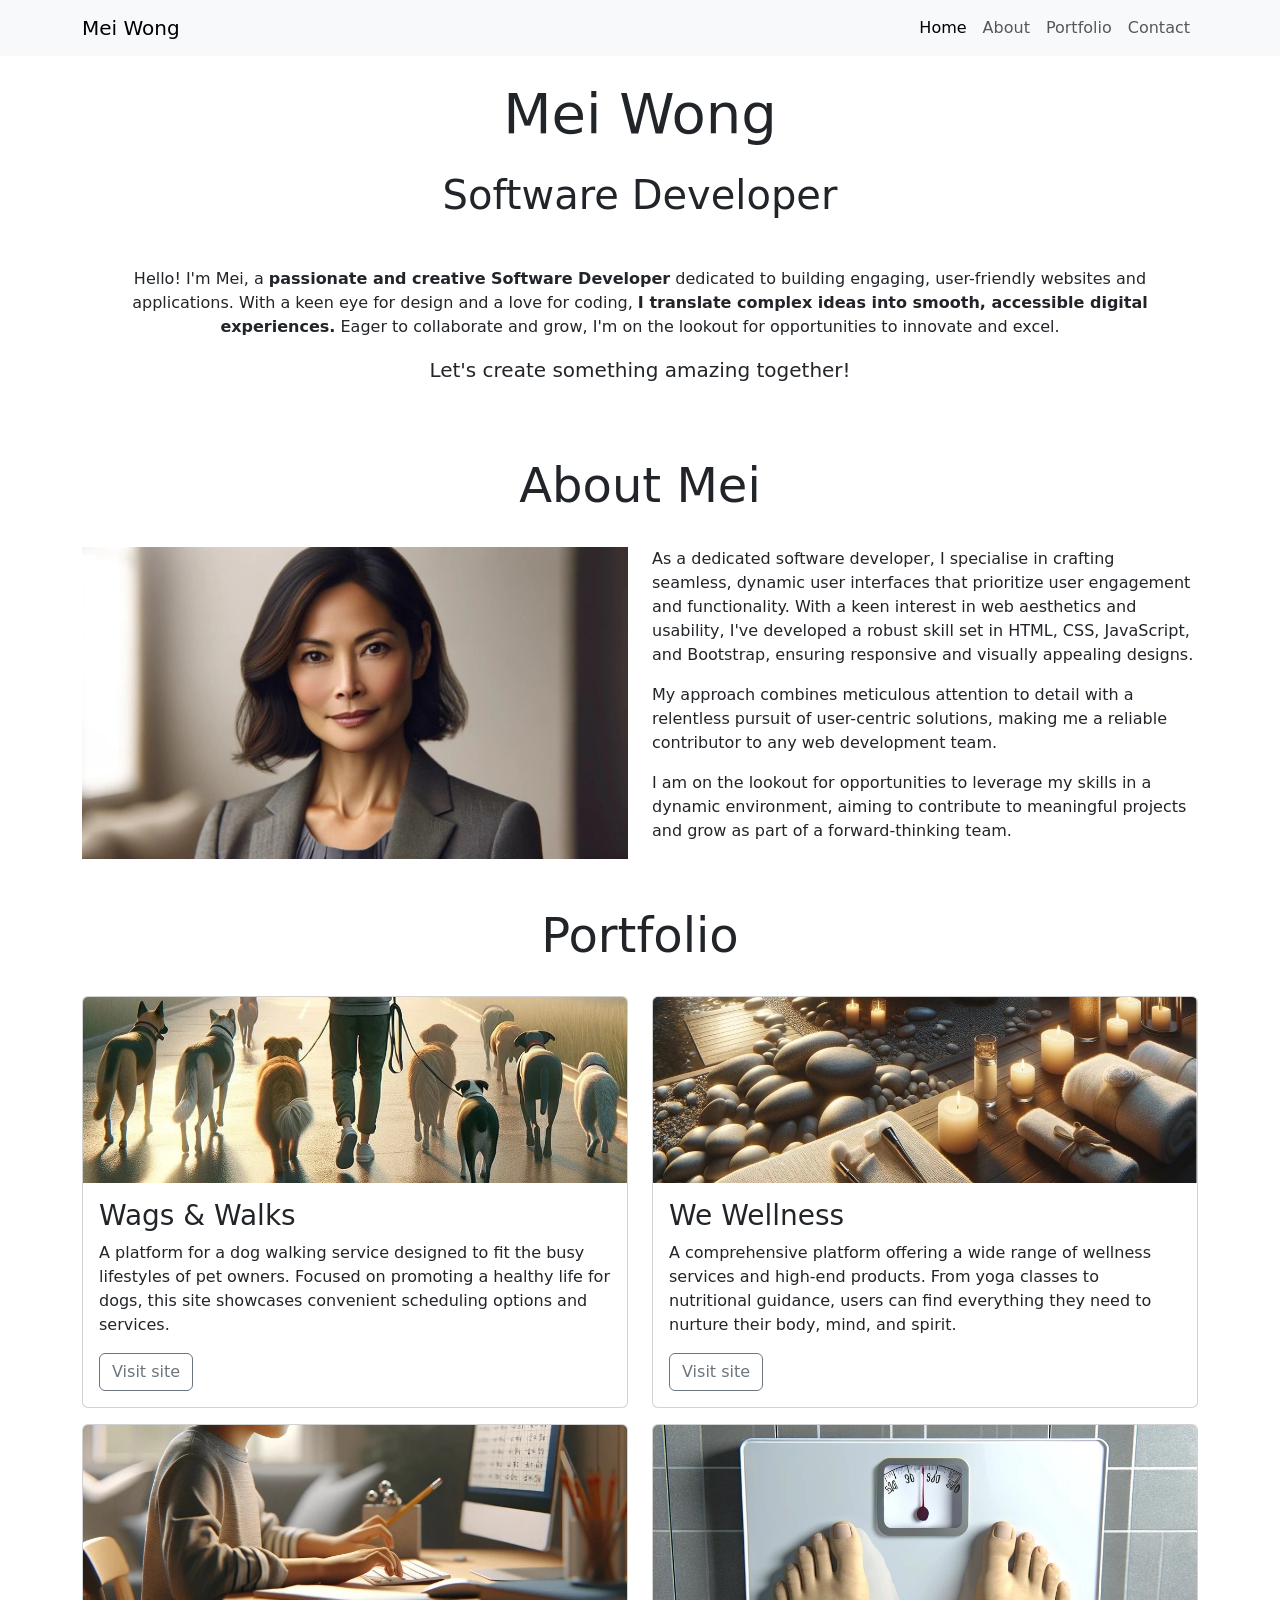
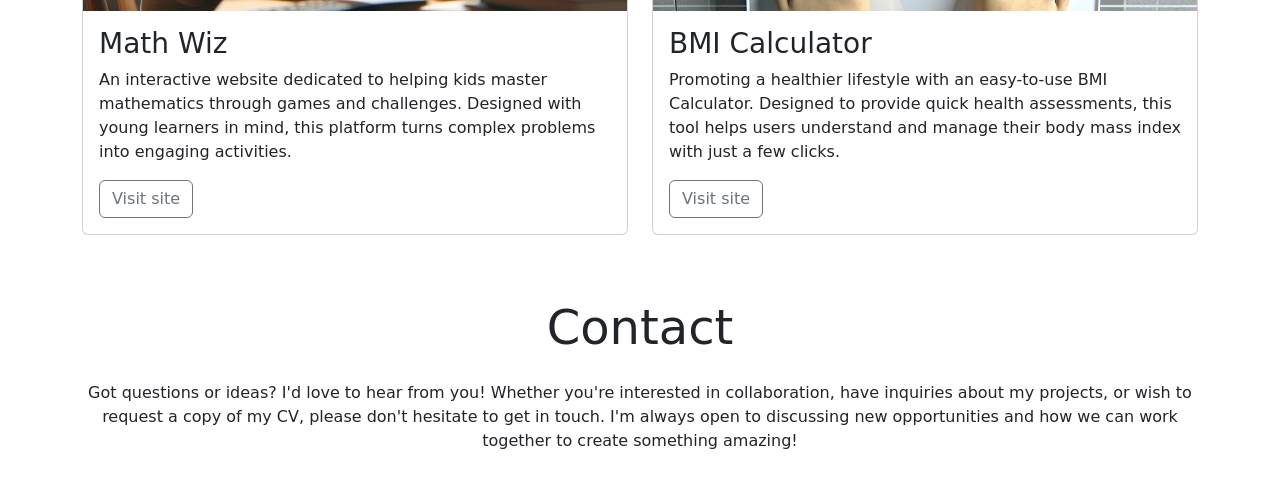
==== dev-portfolio-main/01.04-putting-it-together/01.04.02a-starter-code/index.html @ 4f97c679 "Add Contact Form" ====
<!DOCTYPE html>
<html lang="en">

<head>
    <meta charset="UTF-8">
    <meta name="viewport" content="width=device-width, initial-scale=1.0">
    <title>Mei Wong | Software Developer</title>
    <!-- Bootstrap CSS Link -->
    <link href="https://cdn.jsdelivr.net/npm/bootstrap@5.3.3/dist/css/bootstrap.min.css" rel="stylesheet"
        integrity="sha384-QWTKZyjpPEjISv5WaRU9OFeRpok6YctnYmDr5pNlyT2bRjXh0JMhjY6hW+ALEwIH" crossorigin="anonymous">
</head>

<body>
    <nav class="navbar navbar-expand-sm bg-body-tertiary">
        <div class="container">
            <a class="navbar-brand" href="index.html">Mei Wong</a>
            <button class="navbar-toggler" type="button" data-bs-toggle="collapse"
                data-bs-target="#navbarSupportedContent" aria-controls="navbarSupportedContent" aria-expanded="false"
                aria-label="Toggle navigation">
                <span class="navbar-toggler-icon"></span>
            </button>
            <div class="collapse navbar-collapse" id="navbarSupportedContent">
                <ul class="navbar-nav ms-auto">
                    <li class="nav-item">
                        <a class="nav-link active" aria-current="page" href="index.html">Home</a>
                    </li>
                    <li class="nav-item">
                        <a class="nav-link" href="#about">About</a>
                    </li>
                    <li class="nav-item">
                        <a class="nav-link" href="#portfolio">Portfolio</a>
                    </li>
                    <li class="nav-item">
                        <a class="nav-link" href="#contact">Contact</a>
                    </li>
                </ul>
            </div>
        </div>
    </nav>

    <!-- header -->
    <header id="hero" class="container">
        <!-- section with hero image -->
        <section class="row">
            <!-- text-center class used to centre all text inside column -->
            <div class="col-12 text-center">
                <h1 class="display-4 my-4">Mei Wong</h1>
                <!-- mb-5 gives extra margin spacing under subheading -->
                <h2 class="display-6 mb-5">Software Developer</h2>
                <p>
                    Hello! I'm Mei, a
                    <strong>passionate and creative Software Developer</strong>
                    dedicated to building engaging, user-friendly websites and
                    applications. With a keen eye for design and a love for coding,
                    <strong>I translate complex ideas into smooth, accessible digital
                        experiences.</strong>
                    Eager to collaborate and grow, I'm on the lookout for opportunities
                    to innovate and excel.
                </p>
                <!-- mb-5 gives extra margin spacing under lead text -->
                <p class="lead mb-5">Let's create something amazing together!</p>
            </div>
        </section>
    </header>

    <!-- main content -->
    <main>
        <!-- About section links to #about href in navbar -->
        <section id="about" class="container">
            <div class="row">
                <!-- my-4 used to add top and bottom margin to heading -->
                <div class="col-12 text-center my-4">
                    <h2 class="display-5">About Mei</h2>
                </div>
                <!-- mb-4 used to add margin under image -->
                <div class="col-12 col-md-6 mb-4">
                    <!-- img-fluid class makes the image responsive to its container -->
                    <img src="assets/images/mei-wong.webp" class="img-fluid" alt="Mei Wong">
                </div>
                <!-- mb-4 used to add margin under text -->
                <div class="col-12 col-md-6 mb-4">
                    <p>
                        As a dedicated software developer, I specialise in crafting
                        seamless, dynamic user interfaces that prioritize user engagement
                        and functionality. With a keen interest in web aesthetics and
                        usability, I've developed a robust skill set in HTML, CSS,
                        JavaScript, and Bootstrap, ensuring responsive and visually
                        appealing designs.
                    </p>
                    <p>
                        My approach combines meticulous attention to detail with a
                        relentless pursuit of user-centric solutions, making me a reliable
                        contributor to any web development team.
                    </p>
                    <p>
                        I am on the lookout for opportunities to leverage my skills in a
                        dynamic environment, aiming to contribute to meaningful projects
                        and grow as part of a forward-thinking team.
                    </p>
                </div>
            </div>
        </section>
        <!-- portfolio section starts here -->
        <section id="portfolio" class="container pb-4">
            <div class="row">
                <!-- my-4 used to add top and bottom margin to heading -->
                <div class="col-12 text-center my-4">
                    <h2 class="display-5">Portfolio</h2>
                </div>
                <!-- cols for cards -->
                <div class="col-12 col-md-6">
                    <div class="card mb-3">
                        <img src="assets/images/wags-and-walks.webp" class="card-img-top"
                            alt="A man walking several dogs early in the morning">
                        <div class="card-body">
                            <h3 class="card-title">Wags & Walks</h3>
                            <p class="card-text">A platform for a dog walking service designed to fit the busy
                                lifestyles of pet
                                owners. Focused on promoting a healthy life for dogs, this site showcases convenient
                                scheduling
                                options
                                and services.</p>
                            <a href="#" class="btn btn-outline-secondary">Visit site</a>
                        </div>
                    </div>
                </div>
                <div class="col-12 col-md-6">
                    <div class="card mb-3">
                        <img src="assets/images/we-wellness.webp" class="card-img-top"
                            alt="A spa with candles towels and natural material">
                        <div class="card-body">
                            <h3 class="card-title">We Wellness</h3>
                            <p class="card-text">A comprehensive platform offering a wide range of wellness services and
                                high-end
                                products. From yoga classes to nutritional guidance, users can find everything they need
                                to
                                nurture
                                their body, mind, and spirit.</p>
                            <a href="#" class="btn btn-outline-secondary">Visit site</a>
                        </div>
                    </div>
                </div>
                <div class="col-12 col-md-6">
                    <div class="card mb-3">
                        <img src="assets/images/math-wiz.webp" class="card-img-top"
                            alt="A child practicing math at a computer">
                        <div class="card-body">
                            <h3 class="card-title">Math Wiz</h3>
                            <p class="card-text">An interactive website dedicated to helping kids master mathematics
                                through
                                games and
                                challenges. Designed with young learners in mind, this platform turns complex problems
                                into
                                engaging
                                activities. </p>
                            <a href="#" class="btn btn-outline-secondary">Visit site</a>
                        </div>
                    </div>
                </div>
                <div class="col-12 col-md-6">
                    <div class="card mb-3">
                        <img src="assets/images/bmi-calculator.webp" class="card-img-top"
                            alt="Weighing scales seen from the first person view of the person standing on the scales">
                        <div class="card-body">
                            <h3 class="card-title">BMI Calculator</h3>
                            <p class="card-text">Promoting a healthier lifestyle with an easy-to-use BMI Calculator.
                                Designed to
                                provide quick health assessments, this tool helps users understand and manage their body
                                mass
                                index with
                                just a few clicks.</p>
                            <a href="#" class="btn btn-outline-secondary">Visit site</a>
                        </div>
                    </div>
                </div>
            </div>
        </section>
    </main>
    <!-- Contact section -->
    <footer id="contact" class="container">
        <div class="row justify-content-center">
            <div class="col-12 text-center my-4">
                <h2 class="display-5">Contact</h2>
                <p class="mt-4">Got questions or ideas? I'd love to hear from you! Whether you're
                    interested in collaboration, have inquiries about my projects, or
                    wish to request a copy of my CV, please don't hesitate to get in
                    touch. I'm always open to discussing new opportunities and how we
                    can work together to create something amazing!</p>
            </div>
            <div class="col-12 col-md-10 col-lg-8">
                <!-- Add your form here -->

            </div>
        </div>
    </footer>
    <!-- Bootstrap JS Script-->
    <script src="https://cdn.jsdelivr.net/npm/bootstrap@5.3.3/dist/js/bootstrap.bundle.min.js"
        integrity="sha384-YvpcrYf0tY3lHB60NNkmXc5s9fDVZLESaAA55NDzOxhy9GkcIdslK1eN7N6jIeHz"
        crossorigin="anonymous"></script>
</body>

</html>
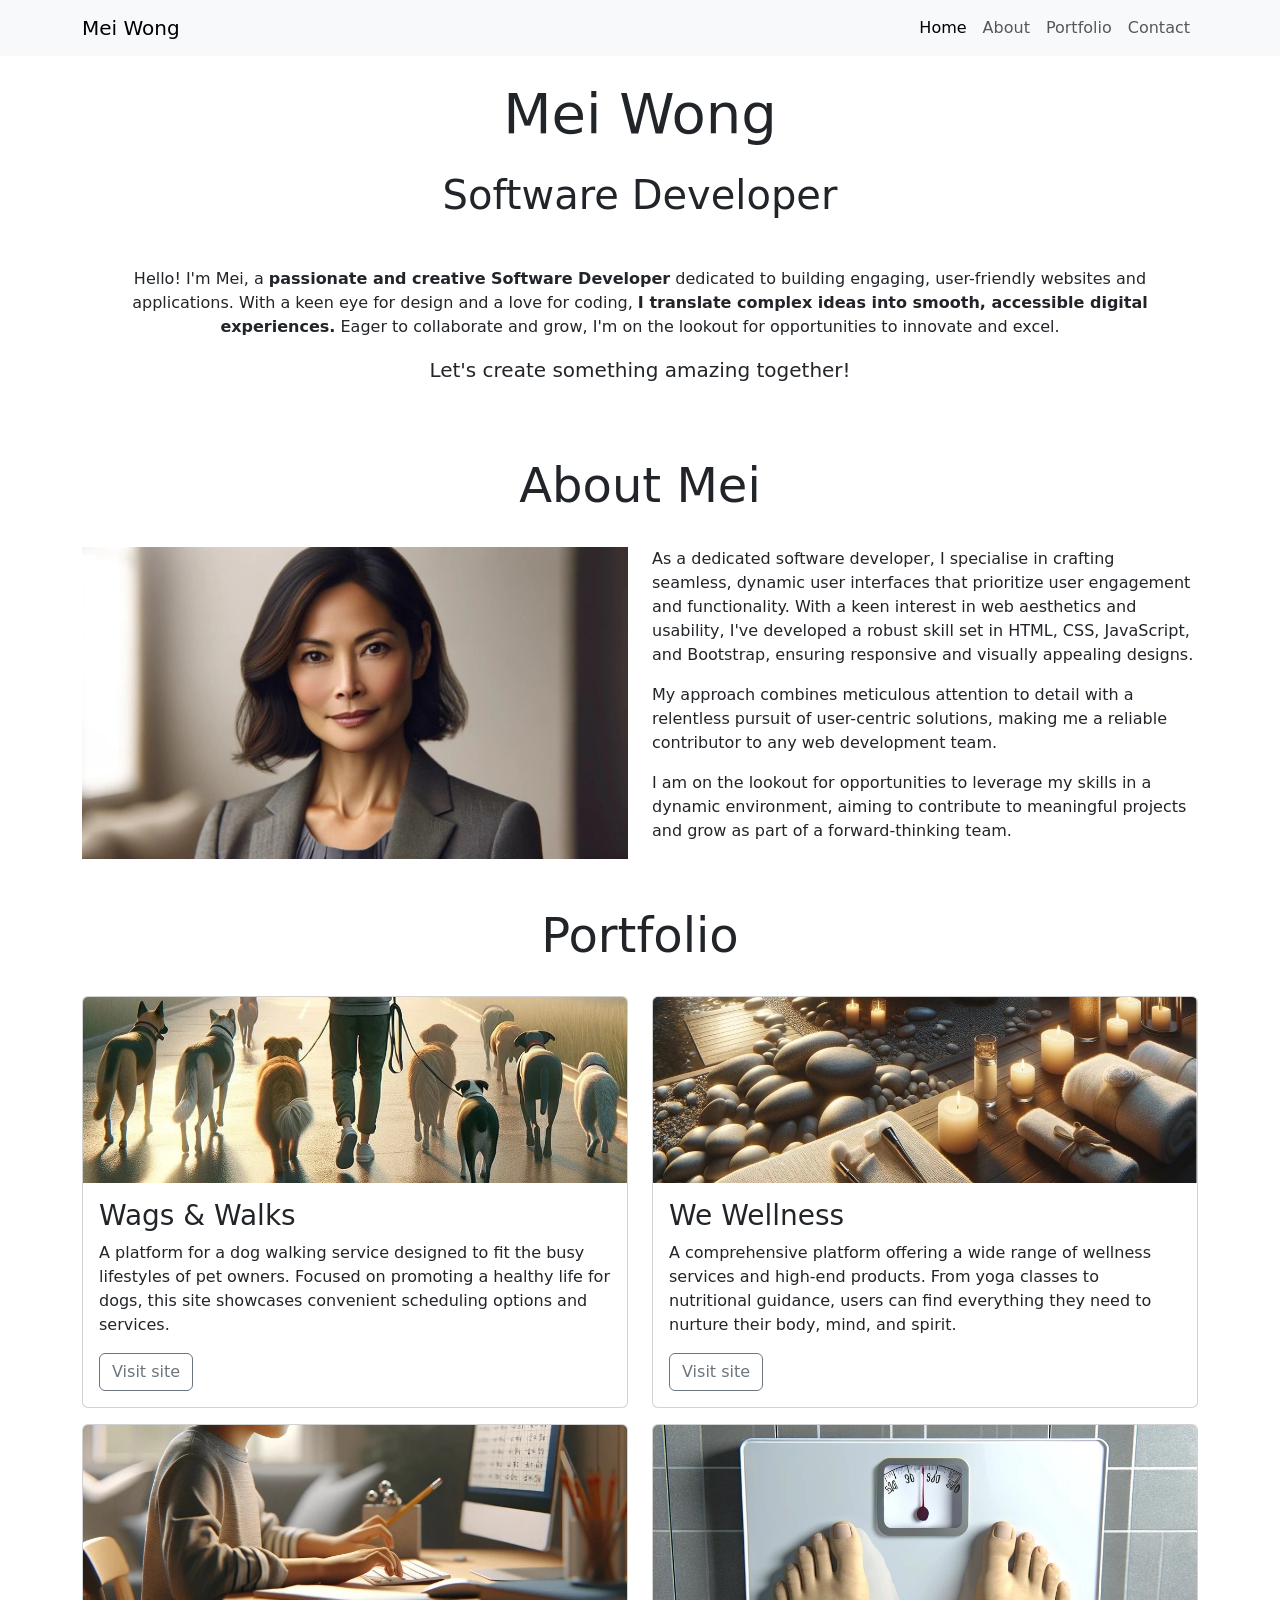
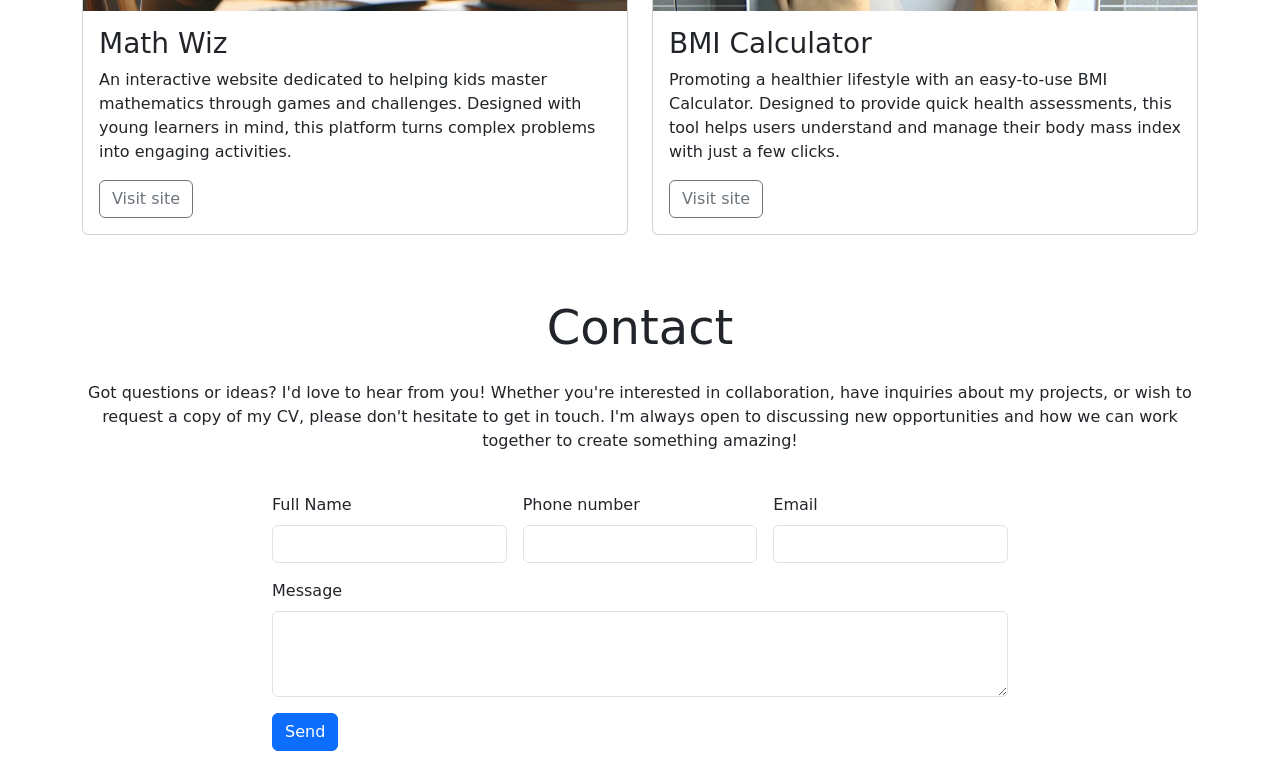
==== commit 8aae90d9: "Contact Form debug & adjustments" ====
--- a/dev-portfolio-main/01.04-putting-it-together/01.04.02a-starter-code/index.html
+++ b/dev-portfolio-main/01.04-putting-it-together/01.04.02a-starter-code/index.html
@@ -187,12 +187,33 @@
                     touch. I'm always open to discussing new opportunities and how we
                     can work together to create something amazing!</p>
             </div>
-            <div class="col-12 col-md-10 col-lg-8">
+            <div class="col-12 col-md-10 col-lg-8 mb-4">
                 <!-- Add your form here -->
-
+                <form class="row g-3">
+                    <div class="col-lg-4">
+                        <label for="full-name" class="form-label">Full Name</label>
+                        <input type="text" class="form-control" id="full-name">
+                    </div>
+                    <div class="col-lg-4">
+                        <label for="phonenumber" class="form-label">Phone number</label>
+                        <input type="number" class="form-control" id="phonenumber">
+                    </div>
+                    <div class="col-lg-4">
+                        <label for="email" class="form-label">Email</label>
+                        <input type="email" class="form-control" id="email">
+                    </div>
+                    <div class="col-12">
+                        <label for="message" class="form-label">Message</label>
+                        <textarea class="form-control" id="message" rows="3"></textarea>
+                    </div>
+                    <div class="col-12">
+                        <button type="submit" class="btn btn-primary">Send</button>
+                    </div>
+                </form>
             </div>
         </div>
     </footer>
+
     <!-- Bootstrap JS Script-->
     <script src="https://cdn.jsdelivr.net/npm/bootstrap@5.3.3/dist/js/bootstrap.bundle.min.js"
         integrity="sha384-YvpcrYf0tY3lHB60NNkmXc5s9fDVZLESaAA55NDzOxhy9GkcIdslK1eN7N6jIeHz"
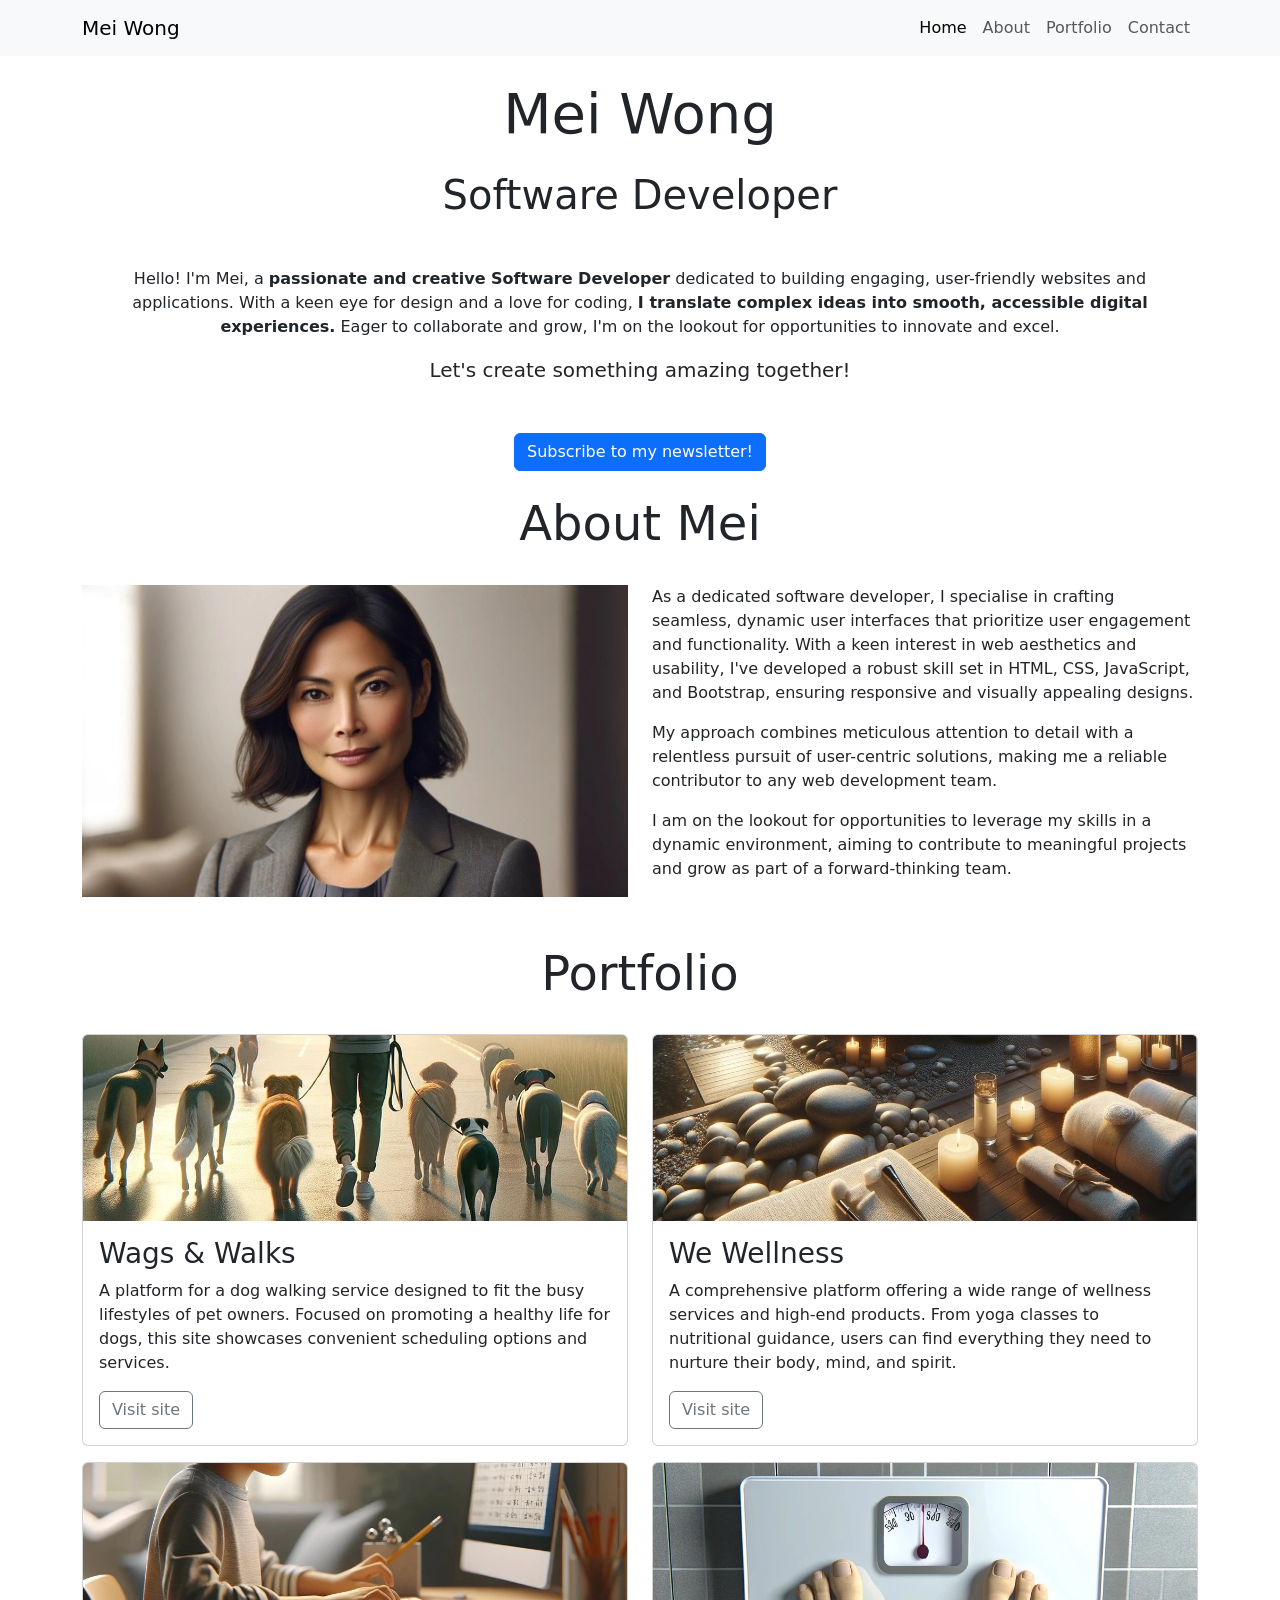
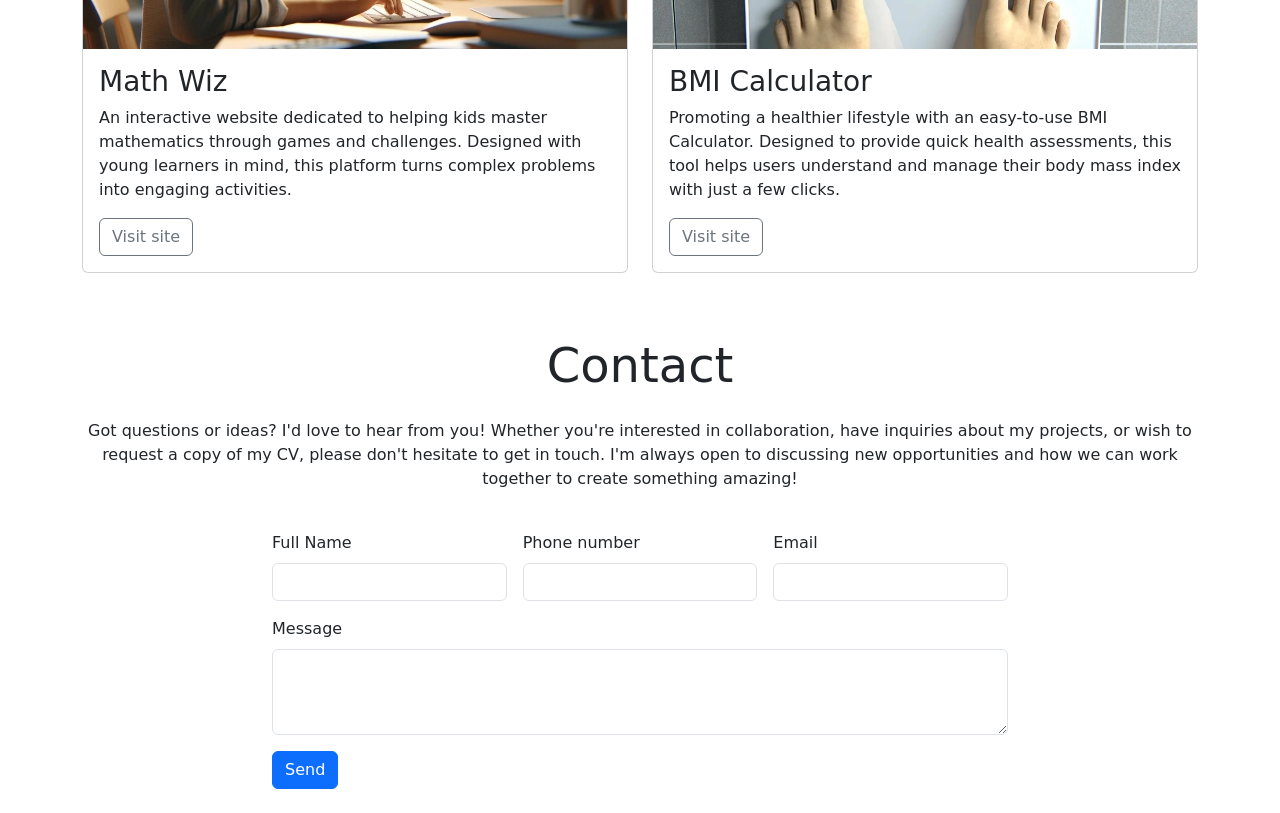
==== commit 459f40b2: "button trigger modal added" ====
--- a/dev-portfolio-main/01.04-putting-it-together/01.04.02a-starter-code/index.html
+++ b/dev-portfolio-main/01.04-putting-it-together/01.04.02a-starter-code/index.html
@@ -59,6 +59,10 @@
                 </p>
                 <!-- mb-5 gives extra margin spacing under lead text -->
                 <p class="lead mb-5">Let's create something amazing together!</p>
+                <!-- Button trigger modal -->
+                <button type="button" class="btn btn-primary" data-bs-toggle="modal" data-bs-target="#exampleModal">
+                    Subscribe to my newsletter!
+                </button>
             </div>
         </section>
     </header>
@@ -214,6 +218,40 @@
         </div>
     </footer>
 
+    <!-- Bootstrap modal -->
+    <!-- Modal -->
+    <div class="modal fade" id="exampleModal" tabindex="-1" aria-labelledby="exampleModalLabel" aria-hidden="true">
+        <div class="modal-dialog modal-lg">
+            <div class="modal-content">
+                <div class="modal-header">
+                    <h1 class="modal-title fs-5" id="exampleModalLabel">Subscribe</h1>
+                    <button type="button" class="btn-close" data-bs-dismiss="modal" aria-label="Close"></button>
+                </div>
+                <div class="modal-body">
+                    <p>
+                        Join my newsletter for the latest updates on my projects,
+                        coding tips, and industry insights delivered straight to your
+                        inbox.
+                    </p>
+                    <form class="row g-3">
+                        <div class="col-lg-6">
+                            <label for="inputName" class="form-label">Name</label>
+                            <input type="text" class="form-control" id="inputName">
+                        </div>
+                        <div class="col-lg-6">
+                            <label for="inputEmail" class="form-label">Email</label>
+                            <input type="email" class="form-control" id="inputEmail">
+                        </div>
+                        <div class="col-12 mb-4">
+                            <button type="submit" class="btn btn-primary">
+                                Sign up!
+                            </button>
+                        </div>
+                    </form>
+                </div>
+            </div>
+        </div>
+    </div>
     <!-- Bootstrap JS Script-->
     <script src="https://cdn.jsdelivr.net/npm/bootstrap@5.3.3/dist/js/bootstrap.bundle.min.js"
         integrity="sha384-YvpcrYf0tY3lHB60NNkmXc5s9fDVZLESaAA55NDzOxhy9GkcIdslK1eN7N6jIeHz"
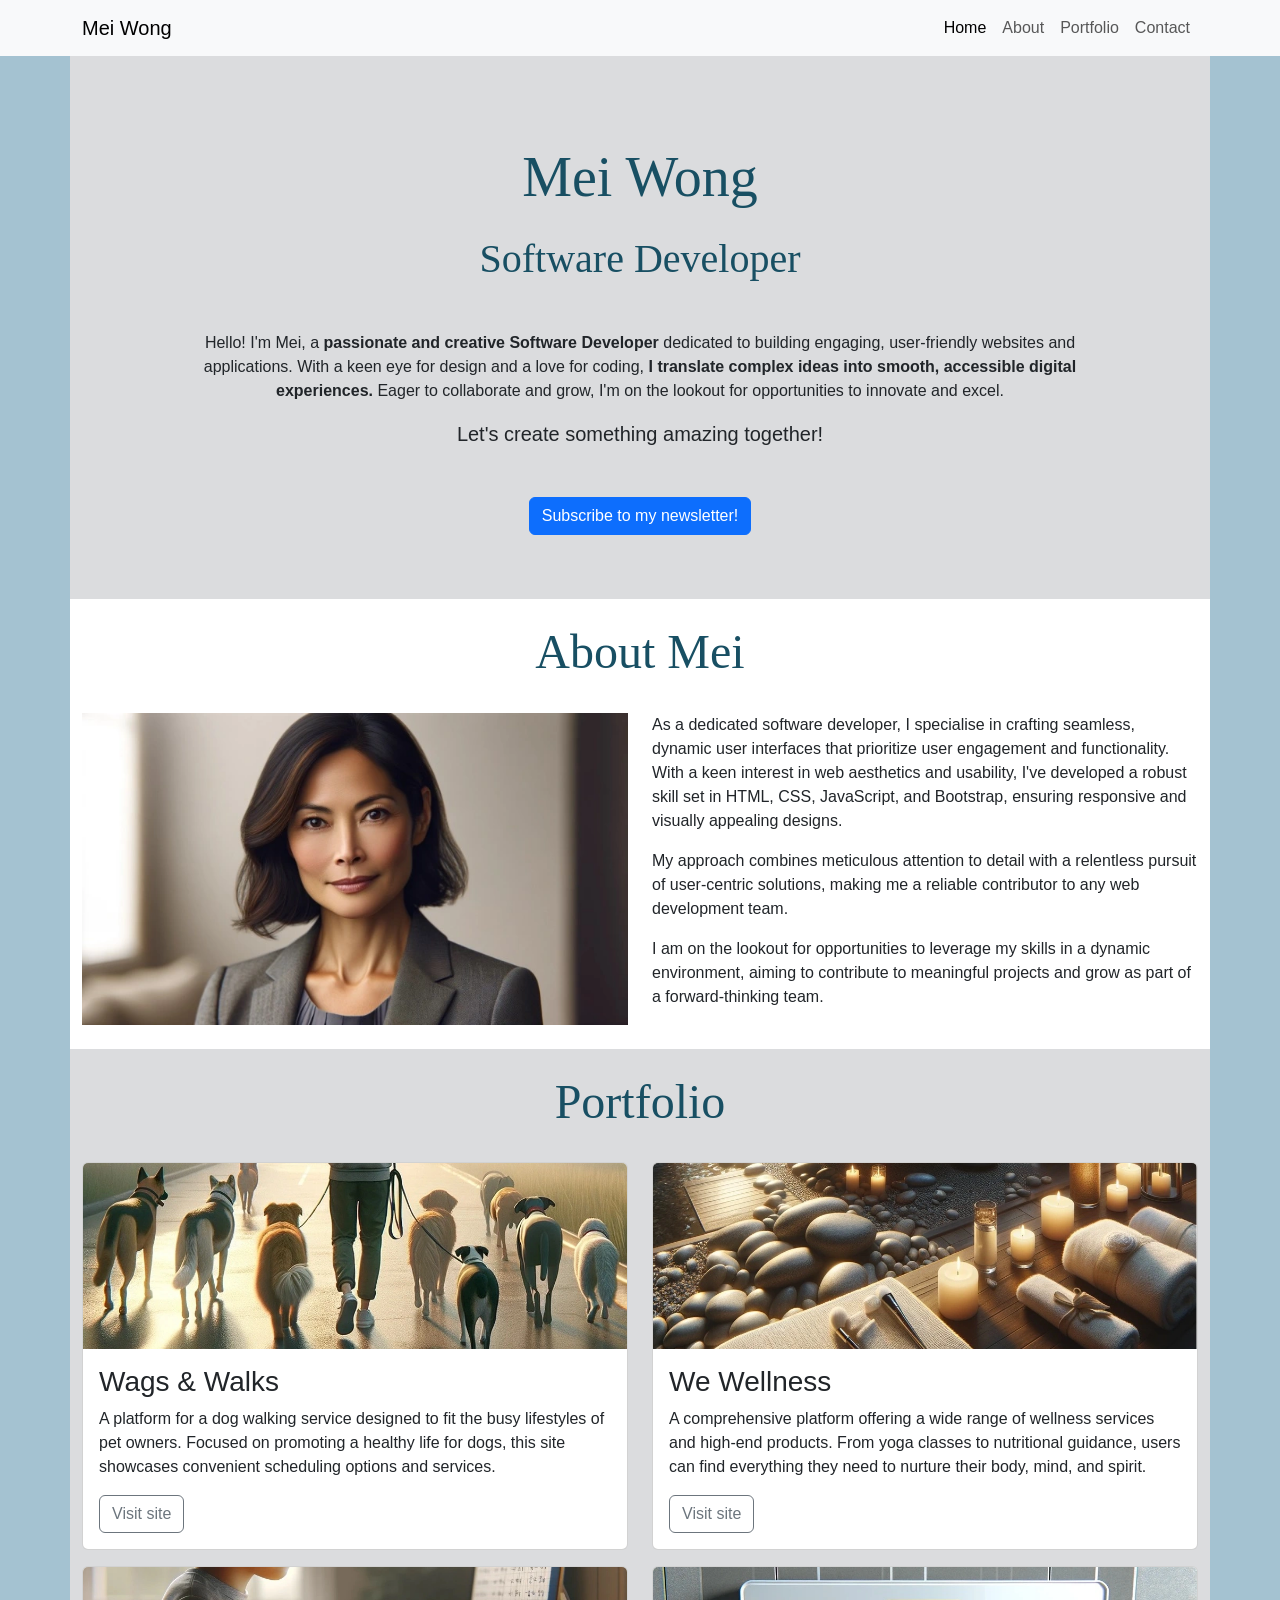
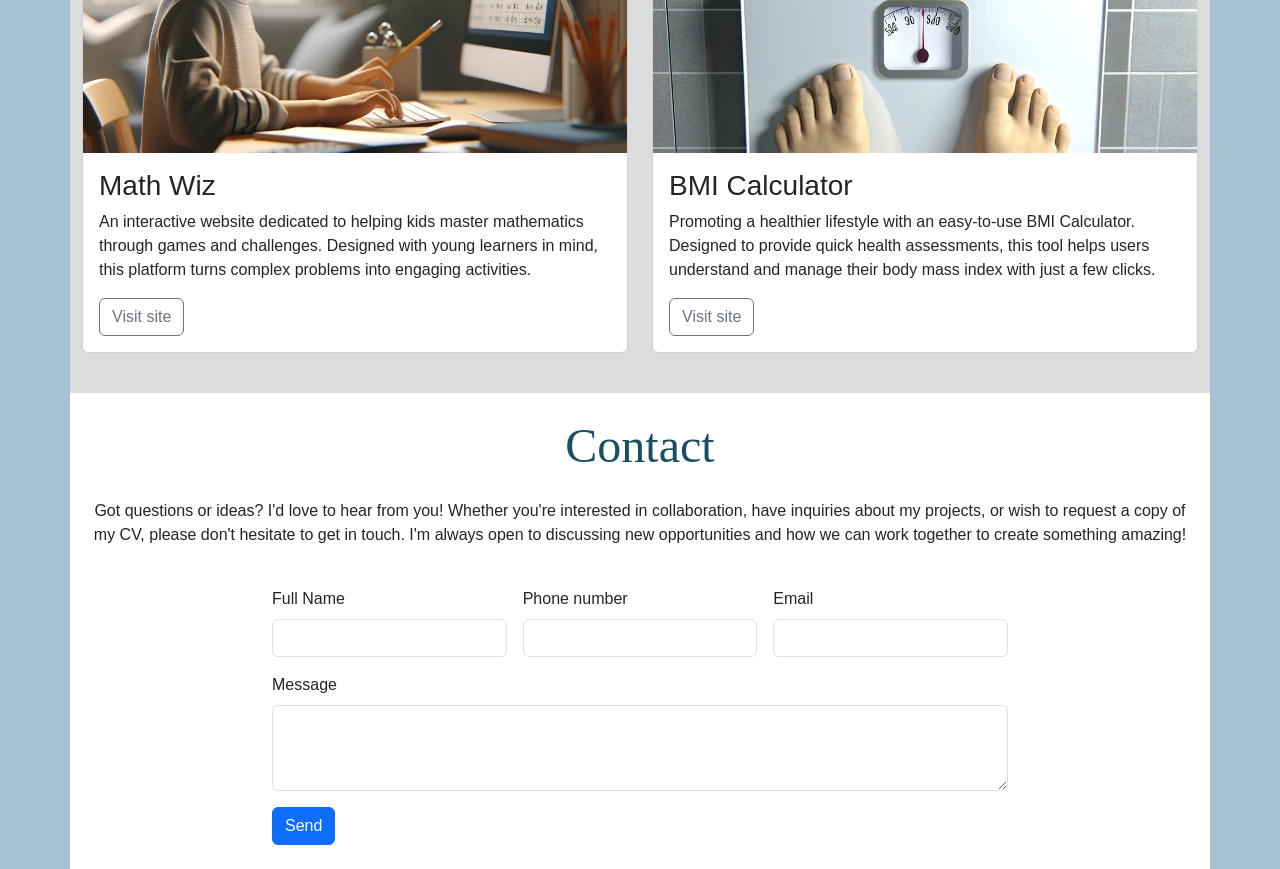
==== commit 18b1f45a: "Custom CSS stylesheet" ====
--- a/dev-portfolio-main/01.04-putting-it-together/01.04.02a-starter-code/index.html
+++ b/dev-portfolio-main/01.04-putting-it-together/01.04.02a-starter-code/index.html
@@ -8,6 +8,8 @@
     <!-- Bootstrap CSS Link -->
     <link href="https://cdn.jsdelivr.net/npm/bootstrap@5.3.3/dist/css/bootstrap.min.css" rel="stylesheet"
         integrity="sha384-QWTKZyjpPEjISv5WaRU9OFeRpok6YctnYmDr5pNlyT2bRjXh0JMhjY6hW+ALEwIH" crossorigin="anonymous">
+    <!-- Custom CSS stylesheet -->
+    <link rel="stylesheet" href="assets/css/style.css">
 </head>
 
 <body>
--- a/dev-portfolio-main/01.04-putting-it-together/01.04.02a-starter-code/assets/css/style.css
+++ b/dev-portfolio-main/01.04-putting-it-together/01.04.02a-starter-code/assets/css/style.css
@@ -0,0 +1,54 @@
+/*  
+    #a4c2d1; egg blue
+    #dbdcde; light grey
+    #1f7798; mid-blue
+    #184f63; dark-blue
+*/
+
+/* global styles */
+
+@import url('https://fonts.googleapis.com/css2?family=DM+Serif+Display:ital@0;1&family=Poppins&display=swap');
+
+body {
+    font-family: "Poppins", sans-serif;
+    background-color: #a4c2d1;
+    /* egg blue */
+}
+
+h1,
+h2 {
+    font-family: "DM Serif Display", serif;
+    color: #184f63;
+    /* dark-blue */
+}
+
+/* About section */
+
+#about {
+    background-color: white;
+}
+
+/* Portfolio */
+
+#portfolio {
+    background-color: #dbdcde;
+    /* light grey */
+}
+
+/* Contact section */
+
+#contact {
+    background-color: white;
+}
+
+/* Header */
+
+#hero {
+    background-color: #dbdcde;
+    /* light grey */
+    background-image: url("assets/images/hero-bg.jpg");
+    background-size: cover;
+    background-position: 50% 70%;
+    min-height: 500px;
+    padding: 5% 7%;
+}
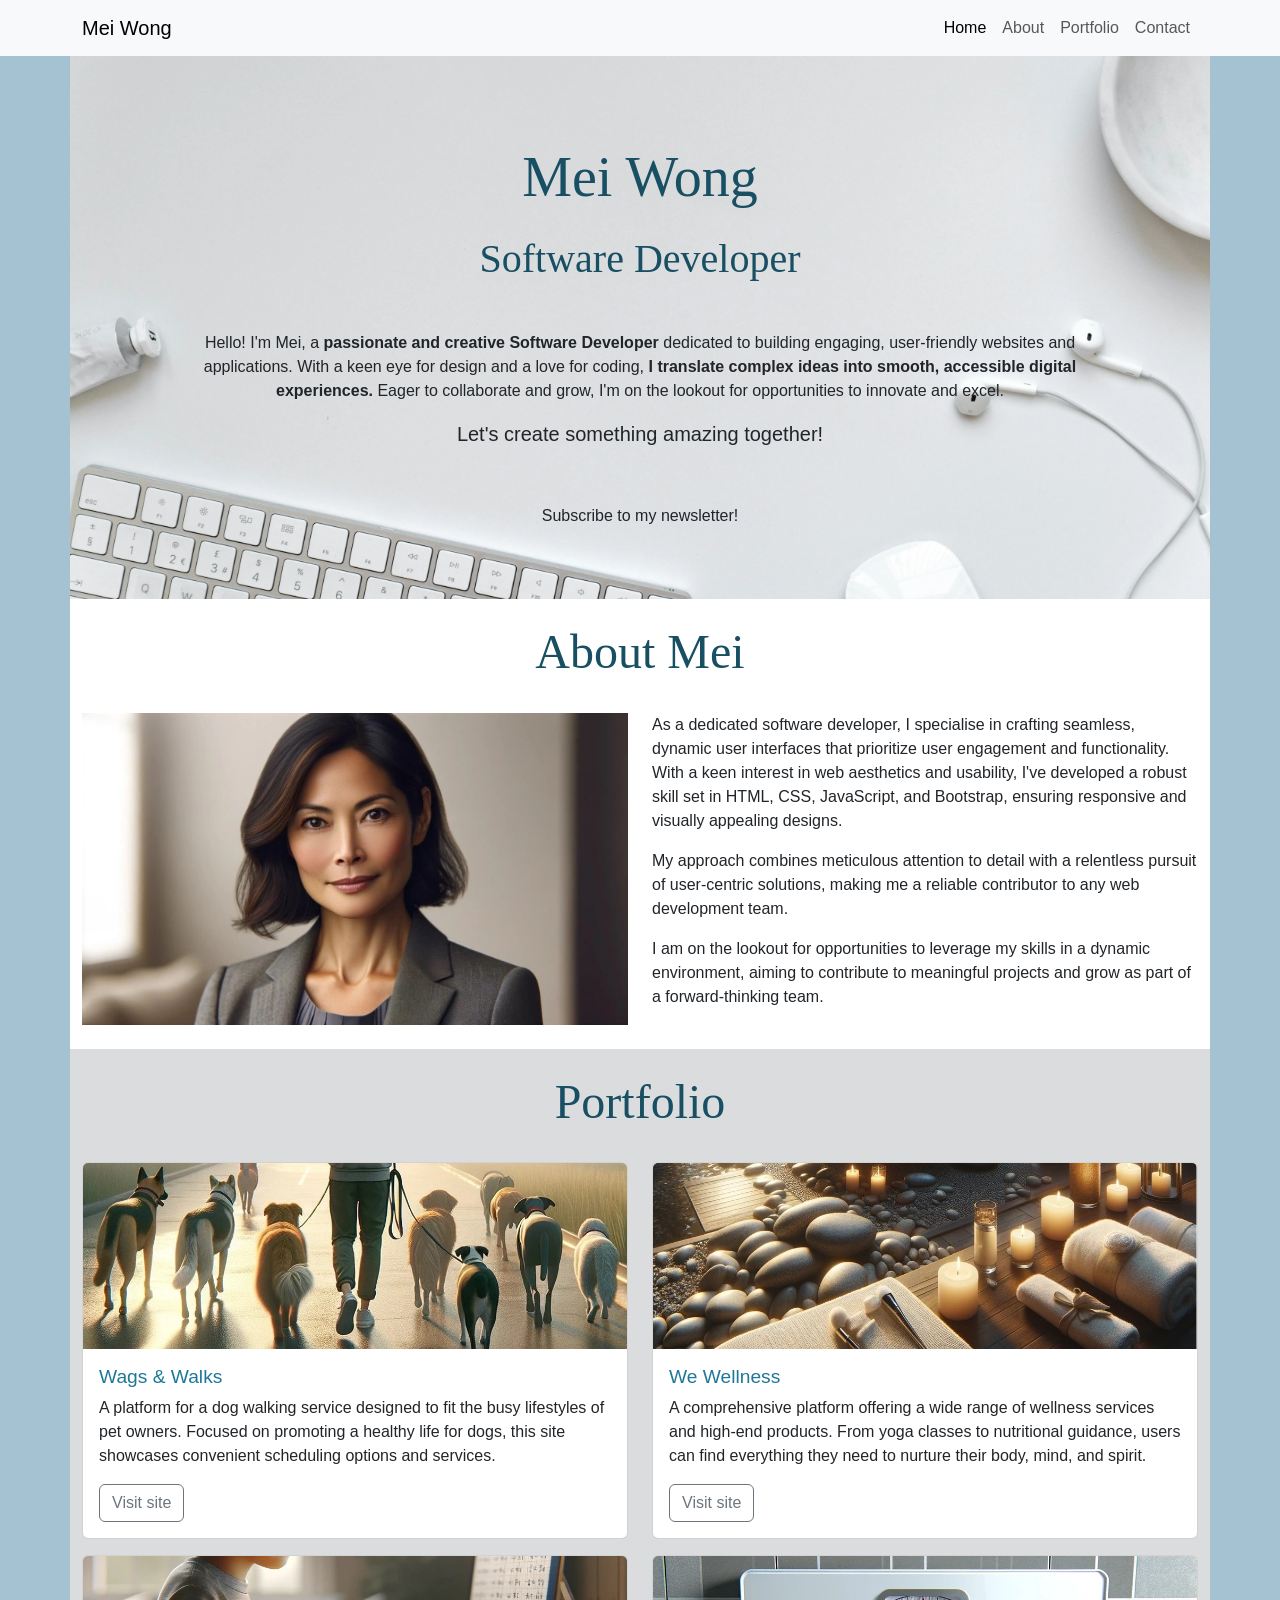
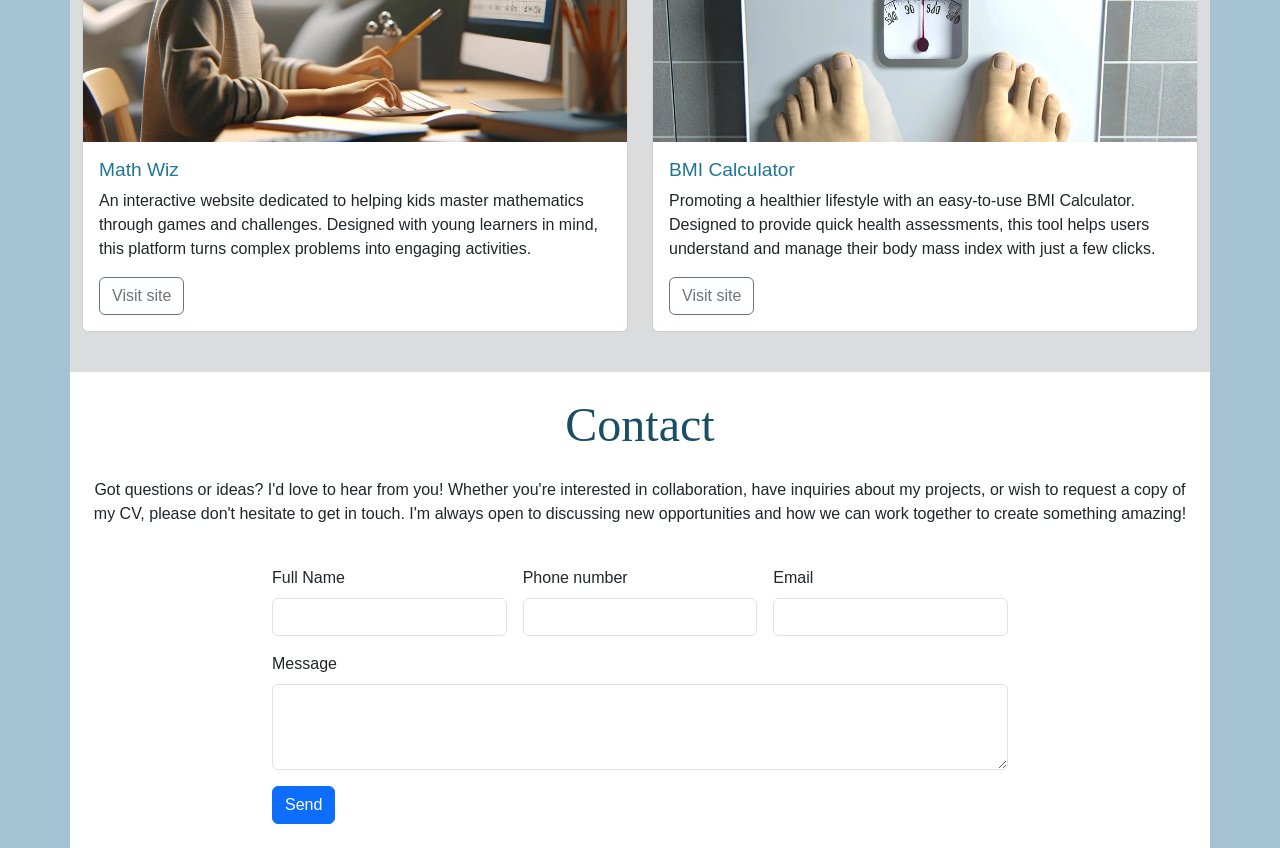
==== commit 7a683791: ".sharp-corners resuable class fix" ====
--- a/dev-portfolio-main/01.04-putting-it-together/01.04.02a-starter-code/index.html
+++ b/dev-portfolio-main/01.04-putting-it-together/01.04.02a-starter-code/index.html
@@ -62,9 +62,11 @@
                 <!-- mb-5 gives extra margin spacing under lead text -->
                 <p class="lead mb-5">Let's create something amazing together!</p>
                 <!-- Button trigger modal -->
-                <button type="button" class="btn btn-primary" data-bs-toggle="modal" data-bs-target="#exampleModal">
+                <button type="button" class="btn class=" btn btn-primary sharp-corners " data-bs-toggle=" modal"
+                    data-bs-target="#exampleModal">
                     Subscribe to my newsletter!
                 </button>
+
             </div>
         </section>
     </header>
--- a/dev-portfolio-main/01.04-putting-it-together/01.04.02a-starter-code/assets/css/style.css
+++ b/dev-portfolio-main/01.04-putting-it-together/01.04.02a-starter-code/assets/css/style.css
@@ -22,6 +22,11 @@
     /* dark-blue */
 }
 
+.sharp-corners,
+.sharp-corners * {
+    border-radius: 0;
+}
+
 /* About section */
 
 #about {
@@ -35,6 +40,21 @@
     /* light grey */
 }
 
+#portfolio .card-title {
+    color: #1f7798;
+    /* mid blue */
+    font-size: 1.2rem;
+}
+
+#portfolio .btn-outline-secondary:hover {
+    background-color: #1f7798;
+    /* mid blue */
+}
+
+#portfolio .card-text {
+    min-height: 120px;
+}
+
 /* Contact section */
 
 #contact {
@@ -46,9 +66,20 @@
 #hero {
     background-color: #dbdcde;
     /* light grey */
-    background-image: url("assets/images/hero-bg.jpg");
+    background-image: url("../images/background.webp");
     background-size: cover;
     background-position: 50% 70%;
     min-height: 500px;
     padding: 5% 7%;
+}
+
+/* Media queries */
+
+/* Use Bootstrap breakpoint for XL screens */
+@media screen and (min-width: 1200px) {
+
+    /* Fixes all portfolio cards being too tall on xl screens */
+    #portfolio .card-text {
+        min-height: auto;
+    }
 }
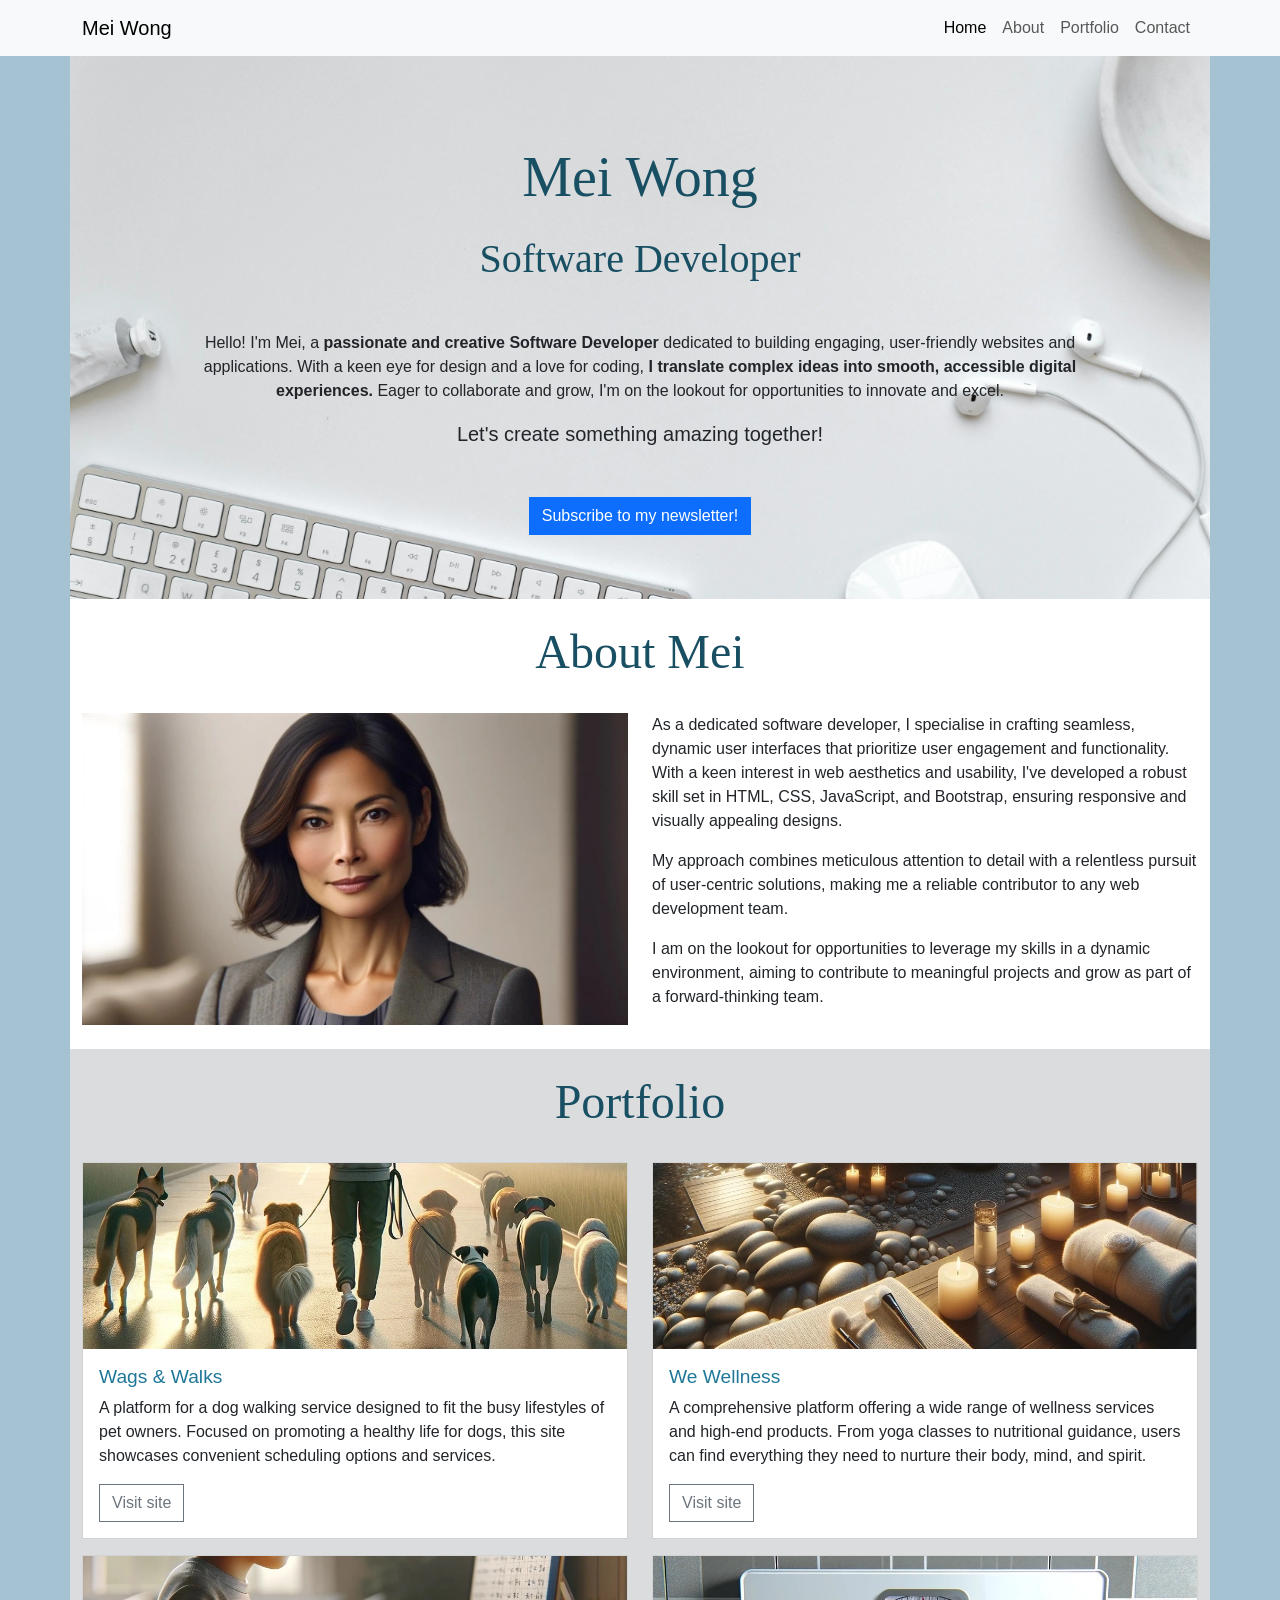
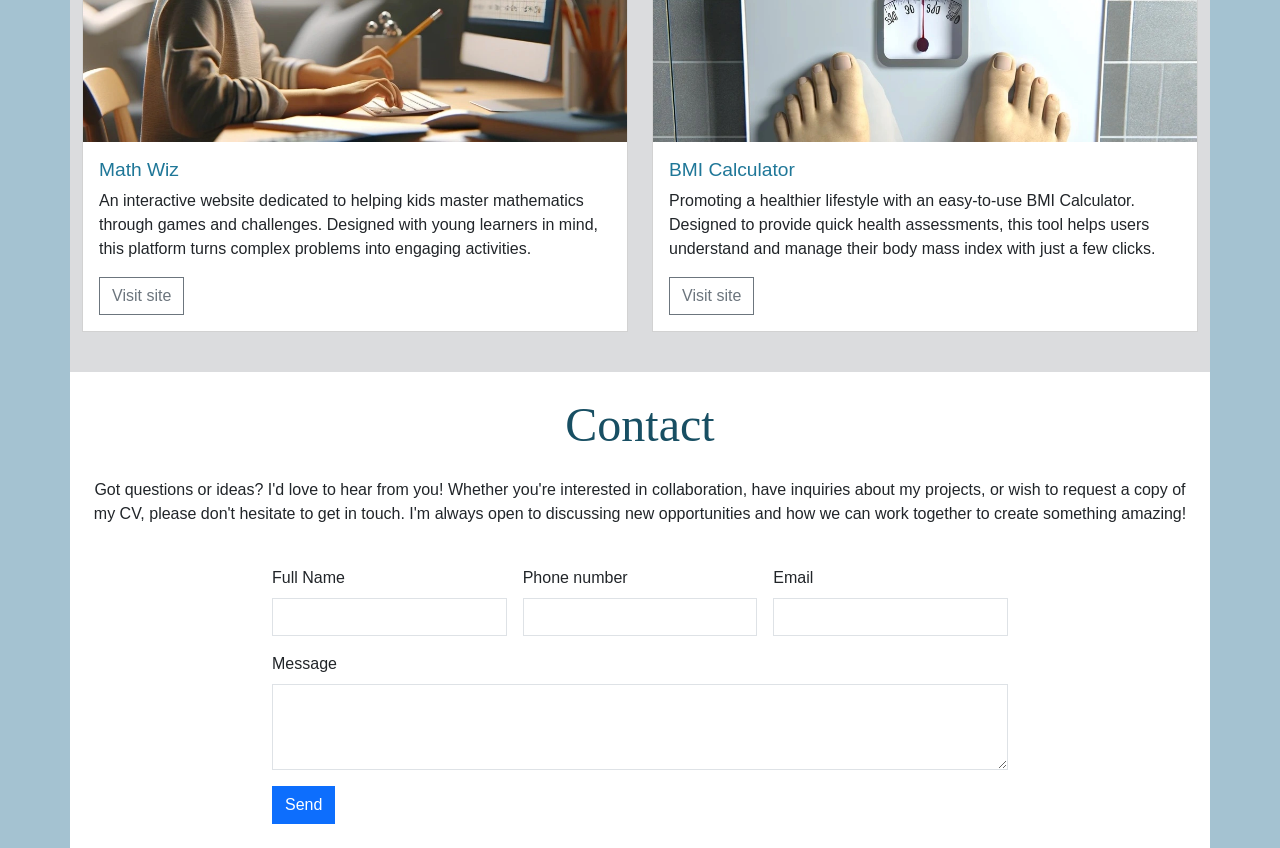
==== commit 7c41e81f: "fix button trigger modal html" ====
--- a/dev-portfolio-main/01.04-putting-it-together/01.04.02a-starter-code/index.html
+++ b/dev-portfolio-main/01.04-putting-it-together/01.04.02a-starter-code/index.html
@@ -62,7 +62,7 @@
                 <!-- mb-5 gives extra margin spacing under lead text -->
                 <p class="lead mb-5">Let's create something amazing together!</p>
                 <!-- Button trigger modal -->
-                <button type="button" class="btn class=" btn btn-primary sharp-corners " data-bs-toggle=" modal"
+                <button type="button" class="btn btn-primary sharp-corners" data-bs-toggle="modal"
                     data-bs-target="#exampleModal">
                     Subscribe to my newsletter!
                 </button>
@@ -117,7 +117,7 @@
                 </div>
                 <!-- cols for cards -->
                 <div class="col-12 col-md-6">
-                    <div class="card mb-3">
+                    <div class="card mb-3 sharp-corners">
                         <img src="assets/images/wags-and-walks.webp" class="card-img-top"
                             alt="A man walking several dogs early in the morning">
                         <div class="card-body">
@@ -133,7 +133,7 @@
                     </div>
                 </div>
                 <div class="col-12 col-md-6">
-                    <div class="card mb-3">
+                    <div class="card mb-3 sharp-corners">
                         <img src="assets/images/we-wellness.webp" class="card-img-top"
                             alt="A spa with candles towels and natural material">
                         <div class="card-body">
@@ -149,7 +149,7 @@
                     </div>
                 </div>
                 <div class="col-12 col-md-6">
-                    <div class="card mb-3">
+                    <div class="card mb-3 sharp-corners">
                         <img src="assets/images/math-wiz.webp" class="card-img-top"
                             alt="A child practicing math at a computer">
                         <div class="card-body">
@@ -166,7 +166,7 @@
                     </div>
                 </div>
                 <div class="col-12 col-md-6">
-                    <div class="card mb-3">
+                    <div class="card mb-3 sharp-corners">
                         <img src="assets/images/bmi-calculator.webp" class="card-img-top"
                             alt="Weighing scales seen from the first person view of the person standing on the scales">
                         <div class="card-body">
@@ -197,7 +197,7 @@
             </div>
             <div class="col-12 col-md-10 col-lg-8 mb-4">
                 <!-- Add your form here -->
-                <form class="row g-3">
+                <form class="row g-3 sharp-corners">
                     <div class="col-lg-4">
                         <label for="full-name" class="form-label">Full Name</label>
                         <input type="text" class="form-control" id="full-name">
@@ -226,7 +226,7 @@
     <!-- Modal -->
     <div class="modal fade" id="exampleModal" tabindex="-1" aria-labelledby="exampleModalLabel" aria-hidden="true">
         <div class="modal-dialog modal-lg">
-            <div class="modal-content">
+            <div class="modal-content sharp-corners">
                 <div class="modal-header">
                     <h1 class="modal-title fs-5" id="exampleModalLabel">Subscribe</h1>
                     <button type="button" class="btn-close" data-bs-dismiss="modal" aria-label="Close"></button>
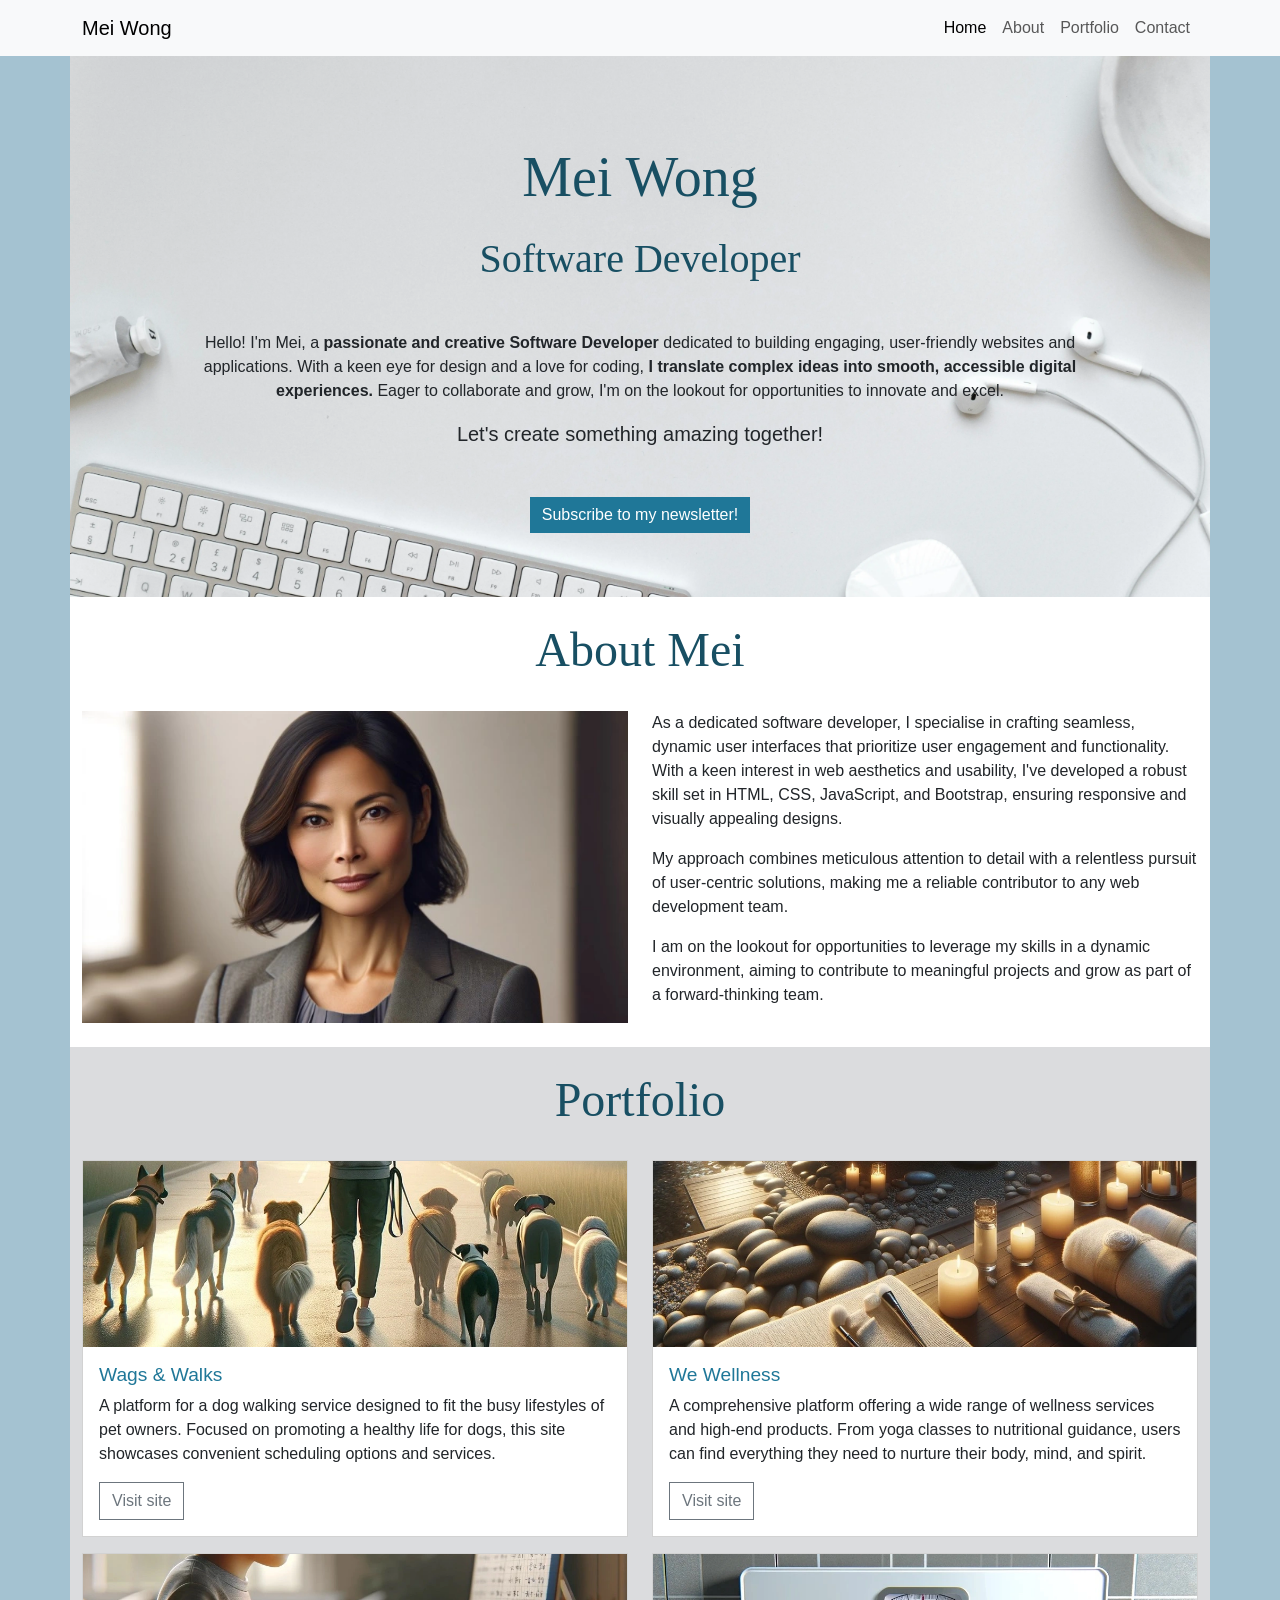
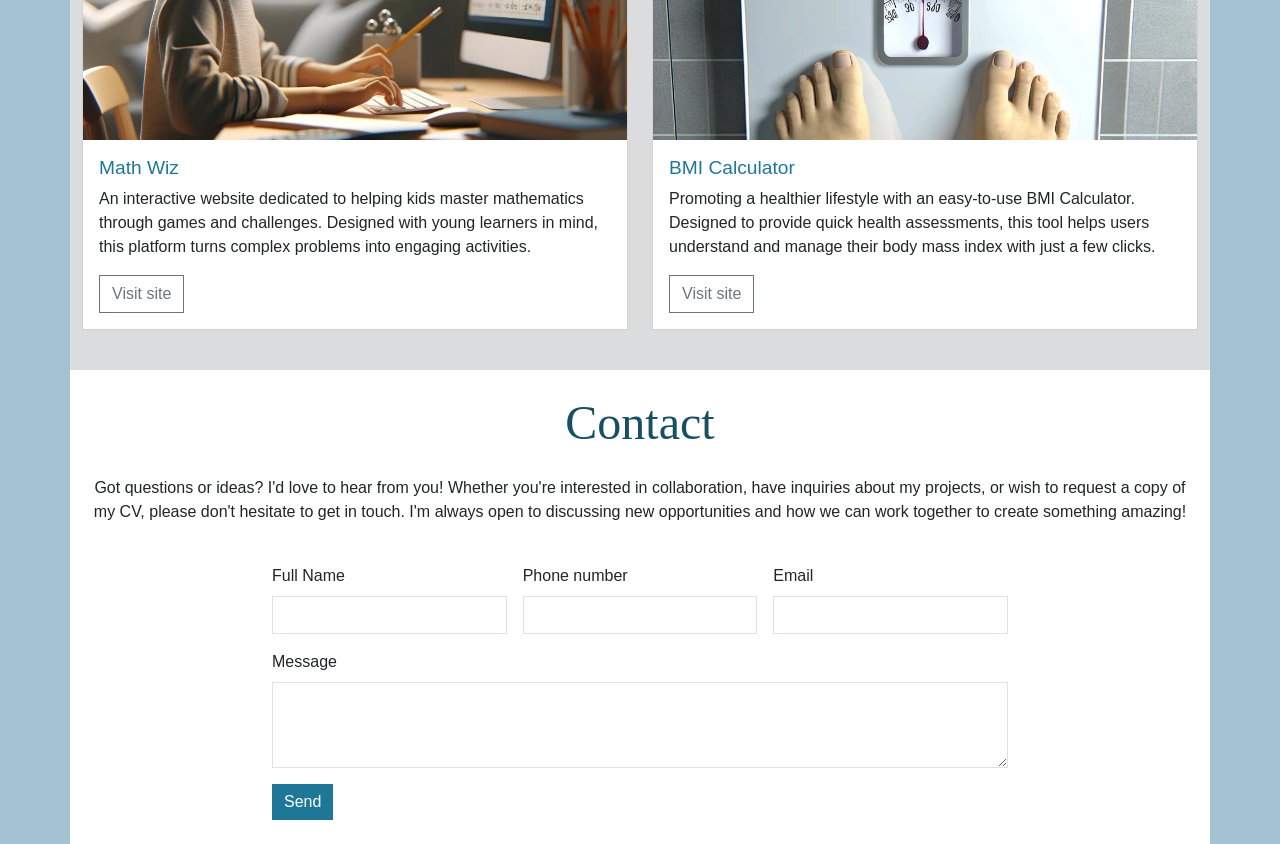
==== commit 07664619: "markup resets, final push" ====
--- a/dev-portfolio-main/01.04-putting-it-together/01.04.02a-starter-code/index.html
+++ b/dev-portfolio-main/01.04-putting-it-together/01.04.02a-starter-code/index.html
@@ -62,7 +62,7 @@
                 <!-- mb-5 gives extra margin spacing under lead text -->
                 <p class="lead mb-5">Let's create something amazing together!</p>
                 <!-- Button trigger modal -->
-                <button type="button" class="btn btn-primary sharp-corners" data-bs-toggle="modal"
+                <button type="button" class="btn btn-primary sharp-corners custom-button" data-bs-toggle="modal"
                     data-bs-target="#exampleModal">
                     Subscribe to my newsletter!
                 </button>
@@ -215,7 +215,7 @@
                         <textarea class="form-control" id="message" rows="3"></textarea>
                     </div>
                     <div class="col-12">
-                        <button type="submit" class="btn btn-primary">Send</button>
+                        <button type="submit" class="btn btn-primary custom-button">Send</button>
                     </div>
                 </form>
             </div>
@@ -247,7 +247,7 @@
                             <input type="email" class="form-control" id="inputEmail">
                         </div>
                         <div class="col-12 mb-4">
-                            <button type="submit" class="btn btn-primary">
+                            <button type="submit" class="btn btn-primary custom-button">
                                 Sign up!
                             </button>
                         </div>
--- a/dev-portfolio-main/01.04-putting-it-together/01.04.02a-starter-code/assets/css/style.css
+++ b/dev-portfolio-main/01.04-putting-it-together/01.04.02a-starter-code/assets/css/style.css
@@ -25,6 +25,18 @@
 .sharp-corners,
 .sharp-corners * {
     border-radius: 0;
+}
+
+/* Buttons */
+
+.custom-button {
+    background-color: #1f7798;
+    border: #1f7798;
+}
+
+.custom-button:hover {
+    background-color: #1d6d8a;
+    border: #1d6d8a;
 }
 
 /* About section */
